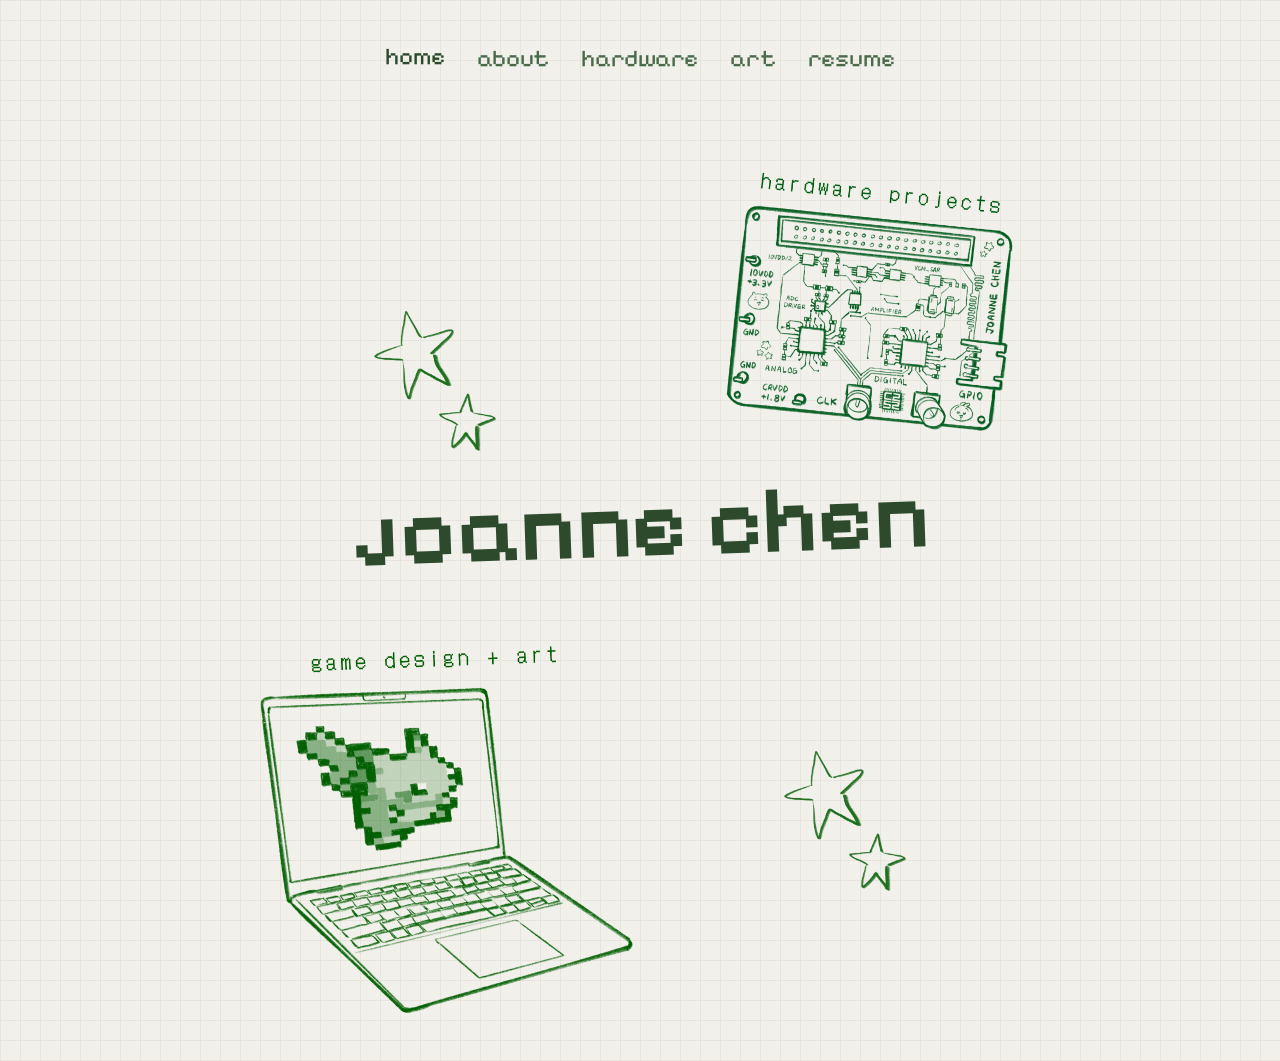
==== index.html @ 8b965a5b "updated base website" ====
<!DOCTYPE html>
<html lang="en">
<head>
    <meta charset="UTF-8">
    <meta name="viewport" content="width=device-width, initial-scale=1.0">
    <title>joanne</title>
    <link rel="stylesheet" href="css/base.css">
    <link rel="stylesheet" href="css/mobile.css">
</head>
<body>
    <div class="container">

        <main class="home-grid">
            <a href="hardware.html" class="home-grid__hw">
                <img src="images/pcb.PNG" alt="hardware projects" class="home-grid__img home-grid__img--hw">
            </a>

            <h1 class="home-grid__title">joanne chen</h1>

            <a href="art.html" class="home-grid__art">
                <img src="images/laptop.PNG" alt="game design + art" class="home-grid__img home-grid__img--art">
            </a>

            <img src="images/stars.PNG" class="home-grid__star home-grid__star--1" alt="">
            <img src="images/stars.PNG" class="home-grid__star home-grid__star--2" alt="">
        </main>

    </div>
    <script src="js/nav.js"></script>
</body>
</html>
---- css/base.css ----
@import url('https://fonts.googleapis.com/css2?family=VT323&family=Silkscreen&family=Pixelify+Sans:wght@400;600;700&display=swap');

:root {
  --bg-color: #F2F0EB;
  --grid-color: #E6E4DD;
  --text-dark: #2D4A2D;
  --text-light: #4A6B4A;
  --card-bg: #FFFFFF;
  --border-color: #2D4A2D;
  --accent: #b2d3ac;

  --font-body: 'VT323', monospace;
  --font-header: 'Pixelify Sans', sans-serif;
  --font-pixel: 'Silkscreen', sans-serif;
  --font-cursive: 'Pixelify Sans', sans-serif;
  --spacing: 32px;
}

* {
    margin: 0;
    padding: 0;
    box-sizing: border-box;
}

body {
    font-family: var(--font-body);
    background-color: var(--bg-color);
    background-image:
        linear-gradient(var(--grid-color) 1px, transparent 1px),
        linear-gradient(90deg, var(--grid-color) 1px, transparent 1px);
    background-size: 20px 20px;
    color: var(--text-dark);
    min-height: 100vh;
    padding: 40px 20px;
    line-height: 1.6;
}

.container {
    max-width: 800px;
    margin: 0 auto;
    display: flex;
    flex-direction: column;
    gap: 60px;
}

/* links */
a {
    color: var(--text-dark);
    text-decoration: underline;
    text-decoration-thickness: 1px;
    text-underline-offset: 3px;
    transition: color 0.2s, background-color 0.2s;
}

a:hover {
    color: var(--card-bg);
    background-color: var(--text-dark);
}

/* headings */
/* sticky note card with tape */
.sticky-card {
    background: var(--card-bg);
    border: 2px solid var(--border-color);
    border-radius: 4px;
    padding: 32px;
    box-shadow: 4px 4px 0px rgba(42, 42, 42, 0.1);
    position: relative;
}

.sticky-card::before {
    content: '';
    position: absolute;
    top: -12px;
    left: 50%;
    transform: translateX(-50%);
    width: 60px;
    height: 24px;
    background: rgba(200, 215, 200, 0.75);
    border: 1px solid rgba(45, 74, 45, 0.3);
    box-shadow: 0 1px 2px rgba(0,0,0,0.08);
    z-index: 10;
}

h1, h2, h3 {
    font-family: var(--font-header);
    font-weight: 600;
    color: var(--text-dark);
}

.section-title {
    font-size: 3rem;
    margin-bottom: 24px;
    text-align: center;
    transform: rotate(-1deg);
}

/* navigation bar */
.site-nav {
    display: flex;
    justify-content: center;
    gap: 32px;
    margin-bottom: 40px;
    font-family: var(--font-header);
    font-size: 1.5rem;
}

.site-nav a {
    text-decoration: none;
    color: var(--text-light);
    transition: color 0.2s, transform 0.2s;
}

.site-nav a:hover, .site-nav a.active {
    color: var(--text-dark);
    background-color: transparent;
    transform: translateY(-2px);
}

/* home page */
.home-grid {
    display: grid;
    grid-template-columns: 1fr 1fr;
    grid-template-rows: auto auto auto;
    align-items: center;
    min-height: calc(100vh - 160px);
    position: relative;
}

.home-grid__hw {
    grid-column: 2;
    grid-row: 1;
    justify-self: end;
    padding-right: 2vw;
    transition: transform 0.4s cubic-bezier(0.175, 0.885, 0.32, 1.275);
}

.home-grid__title {
    grid-column: 1 / -1;
    grid-row: 2;
    text-align: center;
    font-family: var(--font-cursive);
    font-size: clamp(3rem, 8vw, 6rem);
    color: var(--text-dark);
    transform: rotate(-2deg);
    z-index: 15;
    padding: 2vh 0;
}

.home-grid__art {
    grid-column: 1;
    grid-row: 3;
    justify-self: start;
    padding-left: 2vw;
    transition: transform 0.4s cubic-bezier(0.175, 0.885, 0.32, 1.275);
}

.home-grid__img {
    height: auto;
    border-radius: 4px;
    border: none;
    display: block;
    transition: transform 0.4s cubic-bezier(0.175, 0.885, 0.32, 1.275);
}

.home-grid__img--hw {
    width: clamp(180px, 22vw, 280px);
    transform: rotate(6deg);
}

.home-grid__img--art {
    width: clamp(220px, 28vw, 380px);
    transform: rotate(-4deg);
}

.home-grid__hw:hover,
.home-grid__art:hover {
    transform: scale(1.08);
    background-color: transparent !important;
    z-index: 20;
}

.home-grid__hw:hover .home-grid__img--hw {
    transform: rotate(0deg);
}

.home-grid__art:hover .home-grid__img--art {
    transform: rotate(0deg);
}

/* decorative stars */
.home-grid__star {
    position: absolute;
    width: clamp(80px, 12vw, 150px);
    height: auto;
    opacity: 0.9;
    z-index: 5;
    pointer-events: none;
    animation: spin-star 12s linear infinite;
}

.home-grid__star--1 {
    top: 15%;
    left: 15%;
}

.home-grid__star--2 {
    bottom: 15%;
    right: 15%;
    animation-direction: reverse;
}

@keyframes spin-star {
    0% { transform: rotate(-15deg); }
    50% { transform: rotate(15deg); }
    100% { transform: rotate(-15deg); }
}
---- css/mobile.css ----
/* responsive layout */
@media (max-width: 600px) {
    body {
        padding: 20px 12px;
    }

    .container {
        gap: 40px;
    }

    .section-title {
        font-size: 2.5rem;
    }

    .details__panel {
        width: 100%;
        max-height: 90vh;
    }

    /* home page — stack vertically on mobile */
    .home-grid {
        grid-template-columns: 1fr;
        grid-template-rows: auto auto auto;
        justify-items: center;
        gap: 16px;
        padding-top: 20px;
    }

    .home-grid__hw {
        grid-column: 1;
        grid-row: 1;
        justify-self: center;
        padding-right: 0;
    }

    .home-grid__title {
        grid-column: 1;
        grid-row: 2;
    }

    .home-grid__art {
        grid-column: 1;
        grid-row: 3;
        justify-self: center;
        padding-left: 0;
    }

    .home-grid__img--hw,
    .home-grid__img--art {
        width: 60vw;
        max-width: 280px;
        transform: rotate(0deg);
    }

    .home-grid__star {
        display: none;
    }

    /* about page */
    .profile-container {
        flex-direction: column;
        align-items: center;
        text-align: center;
    }

    .about-details {
        grid-template-columns: 1fr;
    }

    .profile-image-wrapper {
        transform: rotate(0);
    }
}
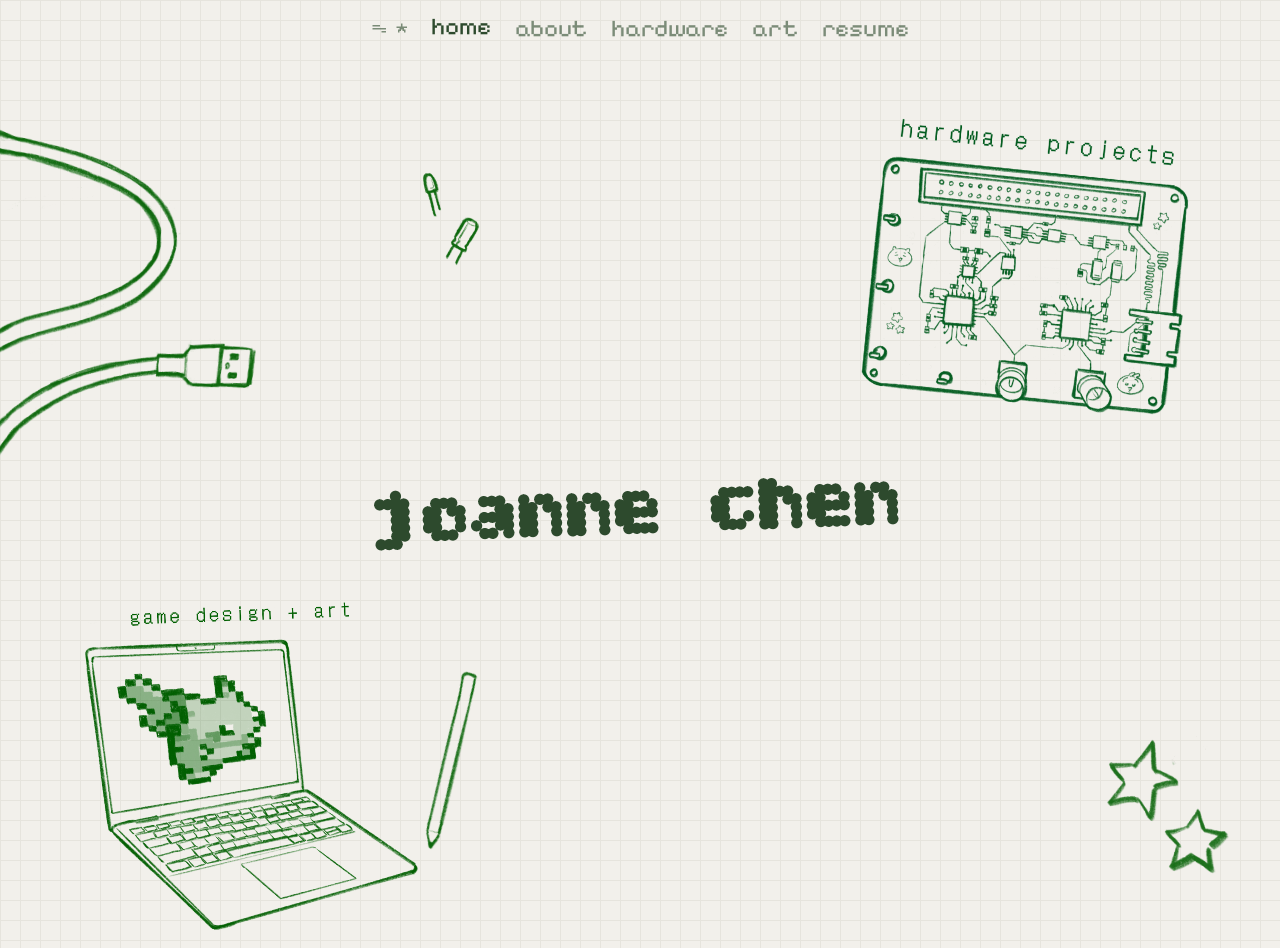
==== commit 407ec41f: "added darkmode + other fixes" ====
--- a/index.html
+++ b/index.html
@@ -6,8 +6,9 @@
     <title>joanne</title>
     <link rel="stylesheet" href="css/base.css">
     <link rel="stylesheet" href="css/mobile.css">
+    <link rel="icon" type="image/png" href="images/favicon.PNG">
 </head>
-<body>
+<body class="home-page">
     <div class="container">
 
         <main class="home-grid">
@@ -22,7 +23,10 @@
             </a>
 
             <img src="images/stars.PNG" class="home-grid__star home-grid__star--1" alt="">
-            <img src="images/stars.PNG" class="home-grid__star home-grid__star--2" alt="">
+            
+            <img src="images/cable.PNG" class="home-grid__deco home-grid__deco--cable" alt="">
+            <img src="images/pencil.PNG" class="home-grid__deco home-grid__deco--pencil" alt="">
+            <img src="images/parts.PNG" class="home-grid__deco home-grid__deco--parts" alt="">
         </main>
 
     </div>
--- a/css/base.css
+++ b/css/base.css
@@ -1,217 +1,267 @@
+@import url('https://fonts.googleapis.com/css2?family=Bitcount+Grid+Double&family=Silkscreen&family=Pixelify+Sans:wght@400;600;700&display=swap');
 @import url('https://fonts.googleapis.com/css2?family=VT323&family=Silkscreen&family=Pixelify+Sans:wght@400;600;700&display=swap');
 
 :root {
-  --bg-color: #F2F0EB;
-  --grid-color: #E6E4DD;
-  --text-dark: #2D4A2D;
-  --text-light: #4A6B4A;
+  --bg: #F2F0EB;
+  --bg-grid: #E6E4DD;
+  --color: #2D4A2D;
   --card-bg: #FFFFFF;
-  --border-color: #2D4A2D;
   --accent: #b2d3ac;
 
-  --font-body: 'VT323', monospace;
+  --font-title: 'Bitcount Grid Double', sans-serif;
   --font-header: 'Pixelify Sans', sans-serif;
-  --font-pixel: 'Silkscreen', sans-serif;
-  --font-cursive: 'Pixelify Sans', sans-serif;
-  --spacing: 32px;
-}
-
-* {
-    margin: 0;
-    padding: 0;
-    box-sizing: border-box;
-}
-
+--font-body: 'VT323', monospace;
+}
+
+/* dark mode*/
+[data-theme="dark"] {
+  --bg: #1a1a2e;
+  --bg-grid: #222240;
+  --color: #b2d3ac;
+  --card-bg: #16213e;
+  --accent: #2D4A2D;
+}
+
+* { margin: 0; padding: 0; box-sizing: border-box; }
+
+/* custom cursor */
 body {
-    font-family: var(--font-body);
-    background-color: var(--bg-color);
-    background-image:
-        linear-gradient(var(--grid-color) 1px, transparent 1px),
-        linear-gradient(90deg, var(--grid-color) 1px, transparent 1px);
-    background-size: 20px 20px;
-    color: var(--text-dark);
-    min-height: 100vh;
-    padding: 40px 20px;
-    line-height: 1.6;
+  cursor: url('../images/cursor.PNG'), auto;
+}
+a, button, [tabindex], .card {
+  cursor: url('../images/cursor.PNG'), pointer;
+}
+
+/* base */
+body {
+  font-family: var(--font-body);
+  font-size: 0.85rem;
+  background-color: var(--bg);
+  background-image:
+    linear-gradient(var(--bg-grid) 1px, transparent 1px),
+    linear-gradient(90deg, var(--bg-grid) 1px, transparent 1px);
+  background-size: 20px 20px;
+  color: var(--color);
+  min-height: 100vh;
+  padding: 40px 20px;
+  line-height: 1.6;
 }
 
 .container {
-    max-width: 800px;
-    margin: 0 auto;
-    display: flex;
-    flex-direction: column;
-    gap: 60px;
+  max-width: 800px;
+  margin: 0 auto;
+  display: flex;
+  flex-direction: column;
+  gap: 60px;
+}
+
+/* homepage overrides */
+body.home-page {
+  padding: 10px 0 0;
+}
+body.home-page .container {
+  gap: 0;
 }
 
 /* links */
 a {
-    color: var(--text-dark);
-    text-decoration: underline;
-    text-decoration-thickness: 1px;
-    text-underline-offset: 3px;
-    transition: color 0.2s, background-color 0.2s;
-}
-
+  color: var(--color);
+  text-decoration: underline;
+  text-decoration-thickness: 1px;
+  text-underline-offset: 3px;
+  transition: color 0.2s, background-color 0.2s;
+}
 a:hover {
-    color: var(--card-bg);
-    background-color: var(--text-dark);
+  color: var(--card-bg);
+  background-color: var(--color);
+}
+
+/* sticky card */
+.sticky-card {
+  background: var(--card-bg);
+  border: 2px solid var(--color);
+  border-radius: 4px;
+  padding: 32px;
+  box-shadow: 4px 4px 0 rgba(42,42,42,.1);
+  position: relative;
+}
+.sticky-card::before {
+  content: '';
+  position: absolute;
+  top: -12px;
+  left: 50%;
+  transform: translateX(-50%);
+  width: 60px;
+  height: 24px;
+  background: rgba(200,215,200,.75);
+  border: 1px solid rgba(45,74,45,.3);
+  box-shadow: 0 1px 2px rgba(0,0,0,.08);
+  z-index: 10;
 }
 
 /* headings */
-/* sticky note card with tape */
-.sticky-card {
-    background: var(--card-bg);
-    border: 2px solid var(--border-color);
-    border-radius: 4px;
-    padding: 32px;
-    box-shadow: 4px 4px 0px rgba(42, 42, 42, 0.1);
-    position: relative;
-}
-
-.sticky-card::before {
-    content: '';
-    position: absolute;
-    top: -12px;
-    left: 50%;
-    transform: translateX(-50%);
-    width: 60px;
-    height: 24px;
-    background: rgba(200, 215, 200, 0.75);
-    border: 1px solid rgba(45, 74, 45, 0.3);
-    box-shadow: 0 1px 2px rgba(0,0,0,0.08);
-    z-index: 10;
-}
-
 h1, h2, h3 {
-    font-family: var(--font-header);
-    font-weight: 600;
-    color: var(--text-dark);
-}
-
+  font-family: var(--font-header);
+  font-weight: 600;
+  color: var(--color);
+}
 .section-title {
-    font-size: 3rem;
-    margin-bottom: 24px;
-    text-align: center;
-    transform: rotate(-1deg);
+  font-size: 3rem;
+  margin-bottom: 24px;
+  text-align: center;
+  transform: rotate(-1deg);
 }
 
 /* navigation bar */
 .site-nav {
-    display: flex;
-    justify-content: center;
-    gap: 32px;
-    margin-bottom: 40px;
-    font-family: var(--font-header);
-    font-size: 1.5rem;
-}
-
+  display: flex;
+  justify-content: center;
+  align-items: center;
+  gap: 24px;
+  margin-bottom: 40px;
+  font-family: var(--font-header);
+  font-size: 1.5rem;
+}
 .site-nav a {
-    text-decoration: none;
-    color: var(--text-light);
-    transition: color 0.2s, transform 0.2s;
-}
-
+  text-decoration: none;
+  color: var(--color);
+  opacity: 0.6;
+  transition: opacity 0.2s, transform 0.2s;
+}
 .site-nav a:hover, .site-nav a.active {
-    color: var(--text-dark);
-    background-color: transparent;
-    transform: translateY(-2px);
-}
-
-/* home page */
+  opacity: 1;
+  background-color: transparent;
+  transform: translateY(-2px);
+}
+
+/* dark mode toggle */
+.theme-toggle {
+  background: none;
+  border: none;
+  font-family: inherit;
+  font-size: 1.5rem;
+  color: var(--color);
+  cursor: pointer;
+  display: flex;
+  align-items: center;
+  justify-content: center;
+  transition: transform 0.2s, opacity 0.2s;
+  opacity: 0.6;
+}
+.theme-toggle:hover {
+  opacity: 1;
+  transform: translateY(-2px);
+}
+
+/* HOME PAGE */
 .home-grid {
-    display: grid;
-    grid-template-columns: 1fr 1fr;
-    grid-template-rows: auto auto auto;
-    align-items: center;
-    min-height: calc(100vh - 160px);
-    position: relative;
+  display: grid;
+  grid-template-columns: 1fr 1fr;
+  grid-template-rows: 1fr auto 1fr;
+  align-items: center;
+  height: calc(100vh - 50px);
+  position: relative;
+  max-width: 100vw;
+  width: 100vw;
+  margin-left: calc(-50vw + 50%);
+  padding: 0 5vw;
 }
 
 .home-grid__hw {
-    grid-column: 2;
-    grid-row: 1;
-    justify-self: end;
-    padding-right: 2vw;
-    transition: transform 0.4s cubic-bezier(0.175, 0.885, 0.32, 1.275);
-}
-
+  grid-column: 2;
+  grid-row: 1;
+  justify-self: end;
+  padding-right: 2vw;
+  transition: transform 0.4s cubic-bezier(.175,.885,.32,1.275);
+}
 .home-grid__title {
-    grid-column: 1 / -1;
-    grid-row: 2;
-    text-align: center;
-    font-family: var(--font-cursive);
-    font-size: clamp(3rem, 8vw, 6rem);
-    color: var(--text-dark);
-    transform: rotate(-2deg);
-    z-index: 15;
-    padding: 2vh 0;
-}
-
+  grid-column: 1 / -1;
+  grid-row: 2;
+  text-align: center;
+  font-family: var(--font-title);
+  font-size: clamp(2.5rem, 7vw, 5rem);
+  color: var(--color);
+  transform: rotate(-2deg);
+  z-index: 15;
+}
 .home-grid__art {
-    grid-column: 1;
-    grid-row: 3;
-    justify-self: start;
-    padding-left: 2vw;
-    transition: transform 0.4s cubic-bezier(0.175, 0.885, 0.32, 1.275);
+  grid-column: 1;
+  grid-row: 3;
+  justify-self: start;
+  padding-left: 2vw;
+  transition: transform 0.4s cubic-bezier(.175,.885,.32,1.275);
 }
 
 .home-grid__img {
-    height: auto;
-    border-radius: 4px;
-    border: none;
-    display: block;
-    transition: transform 0.4s cubic-bezier(0.175, 0.885, 0.32, 1.275);
-}
-
+  height: auto;
+  border-radius: 4px;
+  border: none;
+  display: block;
+  transition: transform 0.4s cubic-bezier(.175,.885,.32,1.275);
+}
 .home-grid__img--hw {
-    width: clamp(180px, 22vw, 280px);
-    transform: rotate(6deg);
-}
-
+  width: clamp(180px, 25vw, 320px);
+  transform: rotate(6deg);
+}
 .home-grid__img--art {
-    width: clamp(220px, 28vw, 380px);
-    transform: rotate(-4deg);
-}
-
+  width: clamp(180px, 25vw, 340px);
+  transform: rotate(-4deg);
+}
+
+/* hover */
 .home-grid__hw:hover,
 .home-grid__art:hover {
-    transform: scale(1.08);
-    background-color: transparent !important;
-    z-index: 20;
-}
-
-.home-grid__hw:hover .home-grid__img--hw {
-    transform: rotate(0deg);
-}
-
-.home-grid__art:hover .home-grid__img--art {
-    transform: rotate(0deg);
-}
-
-/* decorative stars */
+  transform: scale(1.08);
+  background-color: transparent !important;
+  z-index: 20;
+}
+.home-grid__hw:hover .home-grid__img--hw { transform: rotate(0deg); }
+.home-grid__art:hover .home-grid__img--art { transform: rotate(0deg); }
+
+/* stars */
 .home-grid__star {
-    position: absolute;
-    width: clamp(80px, 12vw, 150px);
-    height: auto;
-    opacity: 0.9;
-    z-index: 5;
-    pointer-events: none;
-    animation: spin-star 12s linear infinite;
-}
-
+  position: absolute;
+  width: clamp(100px, 14vw, 180px);
+  height: auto;
+  opacity: 0.9;
+  z-index: 5;
+  pointer-events: none;
+  animation: spin-star 12s linear infinite;
+}
 .home-grid__star--1 {
-    top: 15%;
-    left: 15%;
-}
-
-.home-grid__star--2 {
-    bottom: 15%;
-    right: 15%;
-    animation-direction: reverse;
-}
-
+  bottom: 5%;
+  right: 2%;
+}
 @keyframes spin-star {
-    0% { transform: rotate(-15deg); }
-    50% { transform: rotate(15deg); }
-    100% { transform: rotate(-15deg); }
-}
+  0%   { transform: rotate(-15deg); }
+  50%  { transform: rotate(15deg); }
+  100% { transform: rotate(-15deg); }
+}
+
+/* decorative objects */
+.home-grid__deco {
+  position: absolute;
+  height: auto;
+  opacity: 0.95;
+  z-index: 4;
+  pointer-events: none;
+}
+.home-grid__deco--cable {
+  width: clamp(150px, 22vw, 300px);
+  top: -3%;
+  left: -3%;
+  transform: rotate(-3deg);
+  transform-origin: top left;
+}
+.home-grid__deco--parts {
+  width: clamp(80px, 10vw, 140px);
+  top: 8%;
+  left: 30%;
+  transform: rotate(5deg);
+}
+.home-grid__deco--pencil {
+  width: clamp(80px, 10vw, 140px);
+  bottom: 8%;
+  left: 30%;
+  transform: rotate(-10deg);
+}
--- a/css/mobile.css
+++ b/css/mobile.css
@@ -1,5 +1,5 @@
-/* responsive layout */
-@media (max-width: 600px) {
+/* ── responsive layout ── */
+@media (max-width: 768px) {
     body {
         padding: 20px 12px;
     }
@@ -9,21 +9,47 @@
     }
 
     .section-title {
-        font-size: 2.5rem;
+        font-size: 2rem;
+    }
+
+    /* nav */
+    .site-nav {
+        gap: 12px;
+        font-size: 1.1rem;
+        flex-wrap: wrap;
+    }
+
+    .theme-toggle {
+        width: 28px;
+        height: 28px;
+    }
+    .theme-toggle img {
+        width: 14px;
+        height: 14px;
     }
 
     .details__panel {
         width: 100%;
         max-height: 90vh;
     }
+}
 
-    /* home page — stack vertically on mobile */
+@media (max-width: 600px) {
+    /* home page, stack vertically on mobile */
     .home-grid {
         grid-template-columns: 1fr;
         grid-template-rows: auto auto auto;
         justify-items: center;
+        height: auto;
         gap: 16px;
-        padding-top: 20px;
+        padding: 20px 5vw;
+        width: auto;
+        max-width: 100%;
+        margin-left: 0;
+    }
+
+    body.home-page {
+        padding: 20px 12px;
     }
 
     .home-grid__hw {
@@ -36,6 +62,7 @@
     .home-grid__title {
         grid-column: 1;
         grid-row: 2;
+        font-size: clamp(2rem, 10vw, 3rem);
     }
 
     .home-grid__art {
@@ -52,7 +79,9 @@
         transform: rotate(0deg);
     }
 
-    .home-grid__star {
+    /* hide decorative elements on small screens */
+    .home-grid__star,
+    .home-grid__deco {
         display: none;
     }
 
@@ -70,4 +99,9 @@
     .profile-image-wrapper {
         transform: rotate(0);
     }
+
+    /* cards */
+    .projects-grid {
+        grid-template-columns: 1fr;
+    }
 }
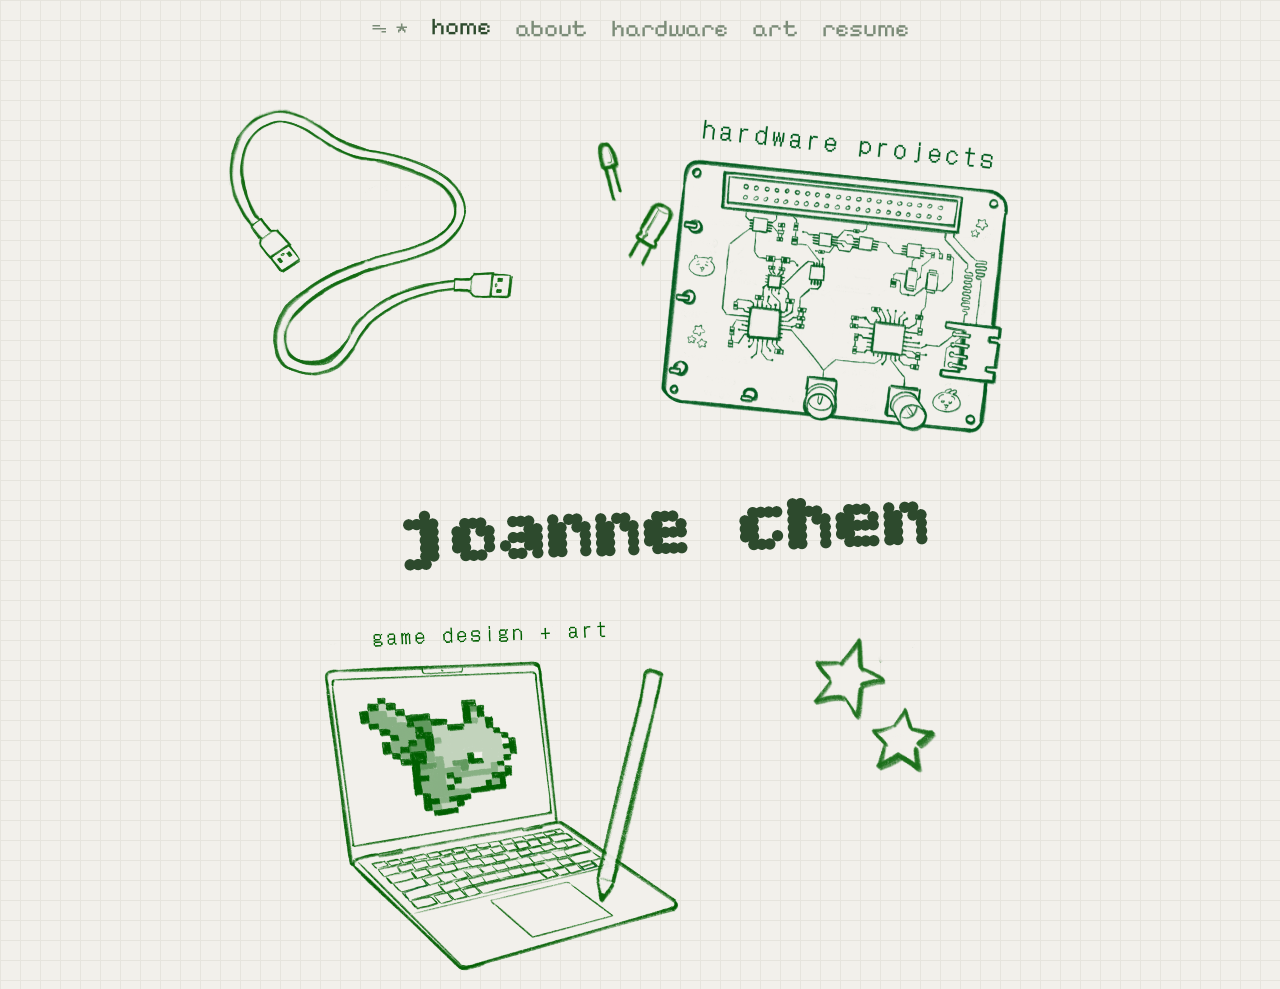
==== commit 9cd5e6ff: "redid images for overlap" ====
--- a/index.html
+++ b/index.html
@@ -11,22 +11,22 @@
 <body class="home-page">
     <div class="container">
 
-        <main class="home-grid">
-            <a href="hardware.html" class="home-grid__hw">
-                <img src="images/pcb.PNG" alt="hardware projects" class="home-grid__img home-grid__img--hw">
+        <main class="home">
+            <a href="hardware.html" class="home-hw">
+                <img src="images/pcb.PNG" alt="hardware projects" class="home-asset home-asset-hw">
             </a>
 
-            <h1 class="home-grid__title">joanne chen</h1>
+            <h1 class="home-name">joanne chen</h1>
 
-            <a href="art.html" class="home-grid__art">
-                <img src="images/laptop.PNG" alt="game design + art" class="home-grid__img home-grid__img--art">
+            <a href="art.html" class="home-art">
+                <img src="images/laptop.PNG" alt="game design + art" class="home-asset home-asset-art">
             </a>
 
-            <img src="images/stars.PNG" class="home-grid__star home-grid__star--1" alt="">
+            <img src="images/stars.PNG" class="home-star home-star-1" alt="">
             
-            <img src="images/cable.PNG" class="home-grid__deco home-grid__deco--cable" alt="">
-            <img src="images/pencil.PNG" class="home-grid__deco home-grid__deco--pencil" alt="">
-            <img src="images/parts.PNG" class="home-grid__deco home-grid__deco--parts" alt="">
+            <img src="images/cable.PNG" class="home-decor home-decor-cable" alt="">
+            <img src="images/pencil.PNG" class="home-decor home-decor-pen" alt="">
+            <img src="images/parts.PNG" class="home-decor home-decor-parts" alt="">
         </main>
 
     </div>
--- a/css/base.css
+++ b/css/base.css
@@ -13,13 +13,13 @@
 --font-body: 'VT323', monospace;
 }
 
-/* dark mode*/
+/* dark mode - will fix later */
 [data-theme="dark"] {
-  --bg: #1a1a2e;
-  --bg-grid: #222240;
-  --color: #b2d3ac;
-  --card-bg: #16213e;
-  --accent: #2D4A2D;
+  --bg: #F2F0EB;
+  --bg-grid: #E6E4DD;
+  --color: #2D4A2D;
+  --card-bg: #FFFFFF;
+  --accent: #b2d3ac;
 }
 
 * { margin: 0; padding: 0; box-sizing: border-box; }
@@ -77,7 +77,7 @@
 }
 
 /* sticky card */
-.sticky-card {
+.card {
   background: var(--card-bg);
   border: 2px solid var(--color);
   border-radius: 4px;
@@ -85,7 +85,7 @@
   box-shadow: 4px 4px 0 rgba(42,42,42,.1);
   position: relative;
 }
-.sticky-card::before {
+.card::before {
   content: '';
   position: absolute;
   top: -12px;
@@ -153,28 +153,28 @@
   transform: translateY(-2px);
 }
 
-/* HOME PAGE */
-.home-grid {
+/* home page */
+.home {
   display: grid;
   grid-template-columns: 1fr 1fr;
   grid-template-rows: 1fr auto 1fr;
   align-items: center;
-  height: calc(100vh - 50px);
+  min-height: calc(100vh - 50px);
   position: relative;
-  max-width: 100vw;
-  width: 100vw;
-  margin-left: calc(-50vw + 50%);
+  max-width: 1200px;
+  width: 100%;
+  margin: 0 auto;
   padding: 0 5vw;
 }
 
-.home-grid__hw {
+.home-hw {
   grid-column: 2;
   grid-row: 1;
   justify-self: end;
   padding-right: 2vw;
   transition: transform 0.4s cubic-bezier(.175,.885,.32,1.275);
 }
-.home-grid__title {
+.home-name {
   grid-column: 1 / -1;
   grid-row: 2;
   text-align: center;
@@ -184,7 +184,7 @@
   transform: rotate(-2deg);
   z-index: 15;
 }
-.home-grid__art {
+.home-art {
   grid-column: 1;
   grid-row: 3;
   justify-self: start;
@@ -192,76 +192,78 @@
   transition: transform 0.4s cubic-bezier(.175,.885,.32,1.275);
 }
 
-.home-grid__img {
+.home-asset {
   height: auto;
   border-radius: 4px;
   border: none;
   display: block;
   transition: transform 0.4s cubic-bezier(.175,.885,.32,1.275);
 }
-.home-grid__img--hw {
-  width: clamp(180px, 25vw, 320px);
+.home-asset-hw {
+  width: clamp(180px, 30vw, 340px);
   transform: rotate(6deg);
 }
-.home-grid__img--art {
-  width: clamp(180px, 25vw, 340px);
+.home-asset-art {
+  width: clamp(180px, 35vw, 340px);
   transform: rotate(-4deg);
 }
 
 /* hover */
-.home-grid__hw:hover,
-.home-grid__art:hover {
+.home-hw:hover,
+.home-art:hover {
   transform: scale(1.08);
   background-color: transparent !important;
   z-index: 20;
 }
-.home-grid__hw:hover .home-grid__img--hw { transform: rotate(0deg); }
-.home-grid__art:hover .home-grid__img--art { transform: rotate(0deg); }
+.home-hw:hover .home-asset-hw { transform: rotate(0deg); }
+.home-art:hover .home-asset-art { transform: rotate(0deg); }
 
 /* stars */
-.home-grid__star {
+.home-star {
   position: absolute;
-  width: clamp(100px, 14vw, 180px);
+  width: clamp(100px, 20vw, 180px);
   height: auto;
   opacity: 0.9;
   z-index: 5;
   pointer-events: none;
-  animation: spin-star 12s linear infinite;
-}
-.home-grid__star--1 {
-  bottom: 5%;
-  right: 2%;
-}
-@keyframes spin-star {
+  animation: spin 12s linear infinite;
+}
+.home-star-1 {
+  bottom: 20%;
+  right: 10%;
+}
+@keyframes spin {
   0%   { transform: rotate(-15deg); }
   50%  { transform: rotate(15deg); }
   100% { transform: rotate(-15deg); }
 }
 
 /* decorative objects */
-.home-grid__deco {
+.home-decor {
   position: absolute;
   height: auto;
   opacity: 0.95;
   z-index: 4;
   pointer-events: none;
 }
-.home-grid__deco--cable {
+.home-decor-cable {
   width: clamp(150px, 22vw, 300px);
-  top: -3%;
-  left: -3%;
+  top: 2%;
+  left: -2%;
   transform: rotate(-3deg);
   transform-origin: top left;
 }
-.home-grid__deco--parts {
-  width: clamp(80px, 10vw, 140px);
-  top: 8%;
-  left: 30%;
+.home-decor-parts {
+  width: clamp(80px, 15vw, 140px);
+  top: 5%;
+  left: 40%;
   transform: rotate(5deg);
-}
-.home-grid__deco--pencil {
-  width: clamp(80px, 10vw, 140px);
+  animation: spin 12s linear infinite;
+}
+.home-decor-pen {
+  width: clamp(80px, 15vw, 140px);
   bottom: 8%;
-  left: 30%;
+  left: 40%;
   transform: rotate(-10deg);
-}
+  animation: spin 12s linear infinite;
+}
--- a/css/mobile.css
+++ b/css/mobile.css
@@ -14,21 +14,41 @@
 
     /* nav */
     .site-nav {
-        gap: 12px;
-        font-size: 1.1rem;
-        flex-wrap: wrap;
+        display: inline-flex;
+        gap: 10px;
+        font-size: 1.05rem;
+        flex-wrap: nowrap;
+        justify-content: flex-start;
+        align-items: center;
+        width: 100%;
+        overflow-x: auto;
+        padding: 0 8px;
+        white-space: nowrap;
+        -webkit-overflow-scrolling: touch;
+        -ms-overflow-style: none;
+        scrollbar-width: none;
+    }
+
+    .site-nav::-webkit-scrollbar {
+        display: none;
+    }
+
+    .site-nav > * {
+        flex: 0 0 auto;
     }
 
     .theme-toggle {
-        width: 28px;
-        height: 28px;
+        min-width: 32px;
+        width: 32px;
+        height: 32px;
+        flex-shrink: 0;
     }
     .theme-toggle img {
         width: 14px;
         height: 14px;
     }
 
-    .details__panel {
+    .details-panel {
         width: 100%;
         max-height: 90vh;
     }
@@ -36,7 +56,7 @@
 
 @media (max-width: 600px) {
     /* home page, stack vertically on mobile */
-    .home-grid {
+    .home {
         grid-template-columns: 1fr;
         grid-template-rows: auto auto auto;
         justify-items: center;
@@ -52,36 +72,36 @@
         padding: 20px 12px;
     }
 
-    .home-grid__hw {
+    .home-hw {
         grid-column: 1;
         grid-row: 1;
         justify-self: center;
         padding-right: 0;
     }
 
-    .home-grid__title {
+    .home-name {
         grid-column: 1;
         grid-row: 2;
         font-size: clamp(2rem, 10vw, 3rem);
     }
 
-    .home-grid__art {
+    .home-art {
         grid-column: 1;
         grid-row: 3;
         justify-self: center;
         padding-left: 0;
     }
 
-    .home-grid__img--hw,
-    .home-grid__img--art {
+    .home-asset-hw,
+    .home-asset-art {
         width: 60vw;
         max-width: 280px;
         transform: rotate(0deg);
     }
 
     /* hide decorative elements on small screens */
-    .home-grid__star,
-    .home-grid__deco {
+    .home-star,
+    .home-decor {
         display: none;
     }
 
